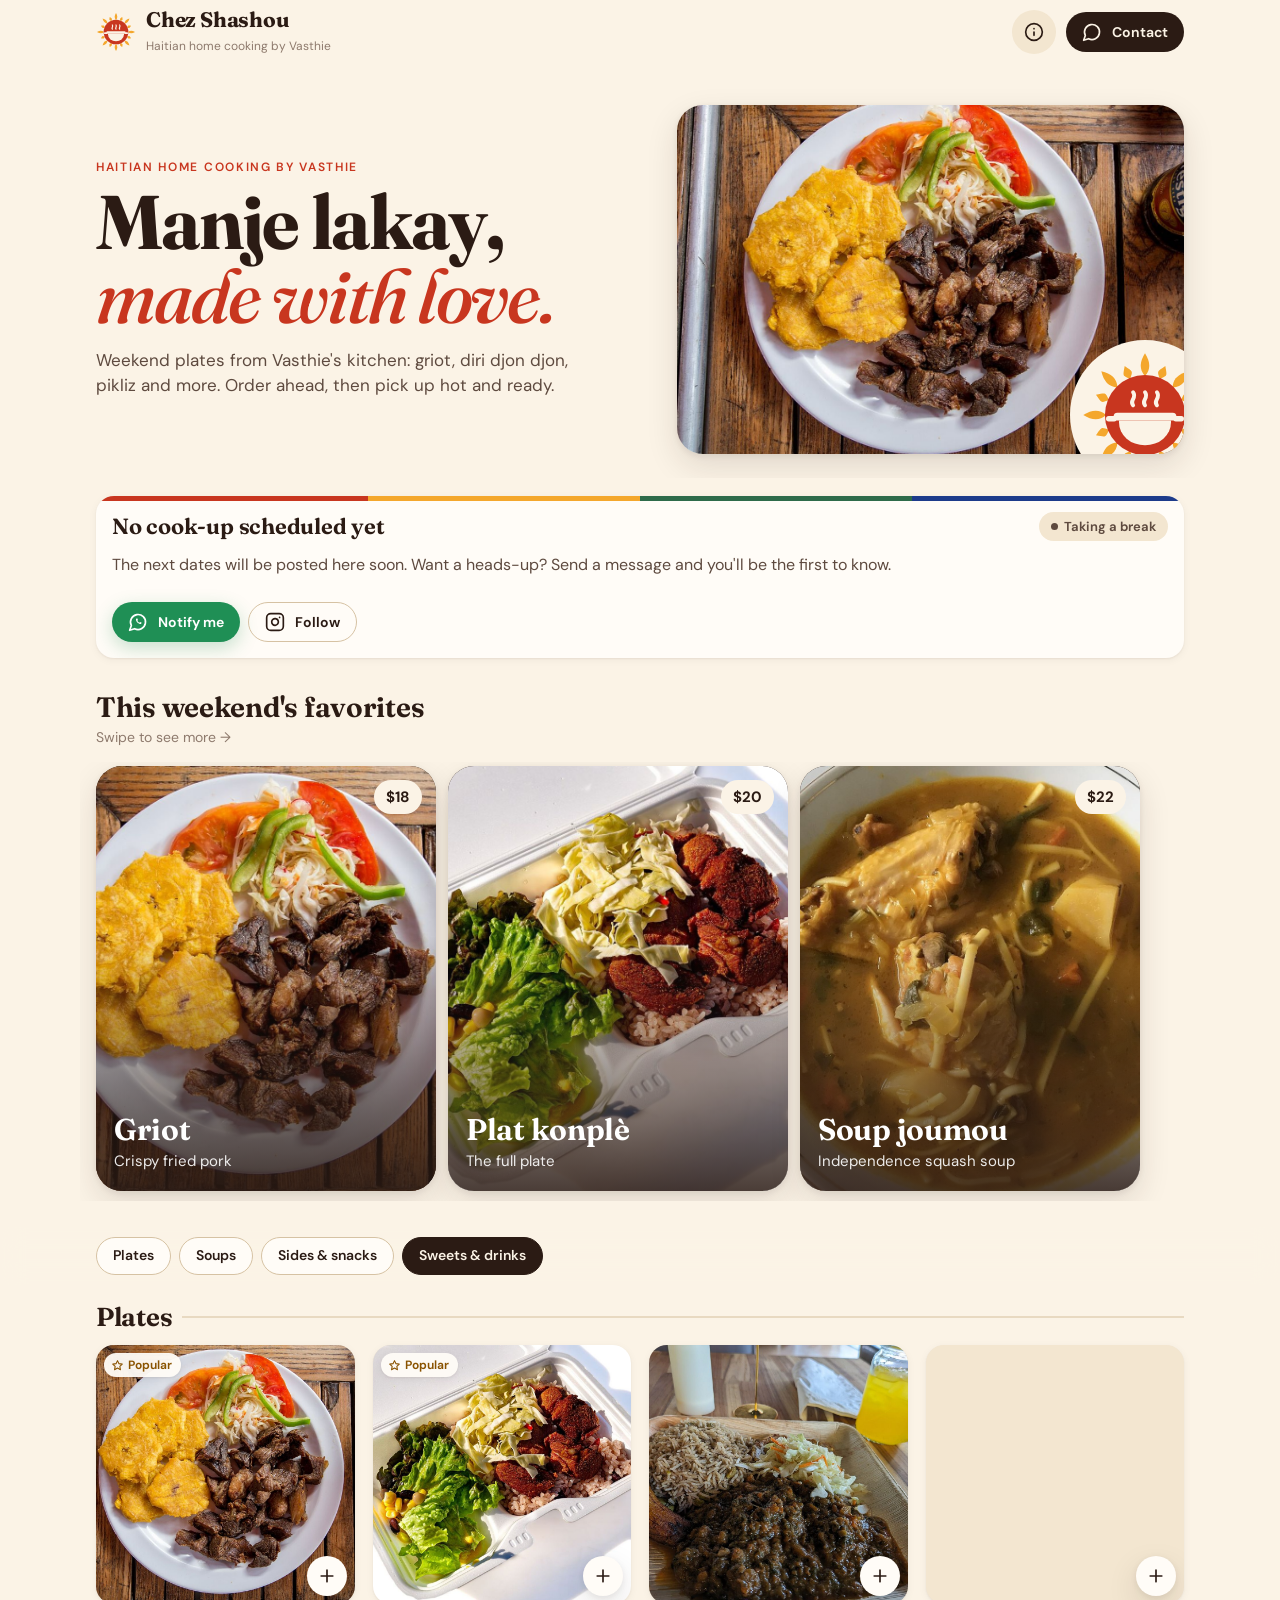
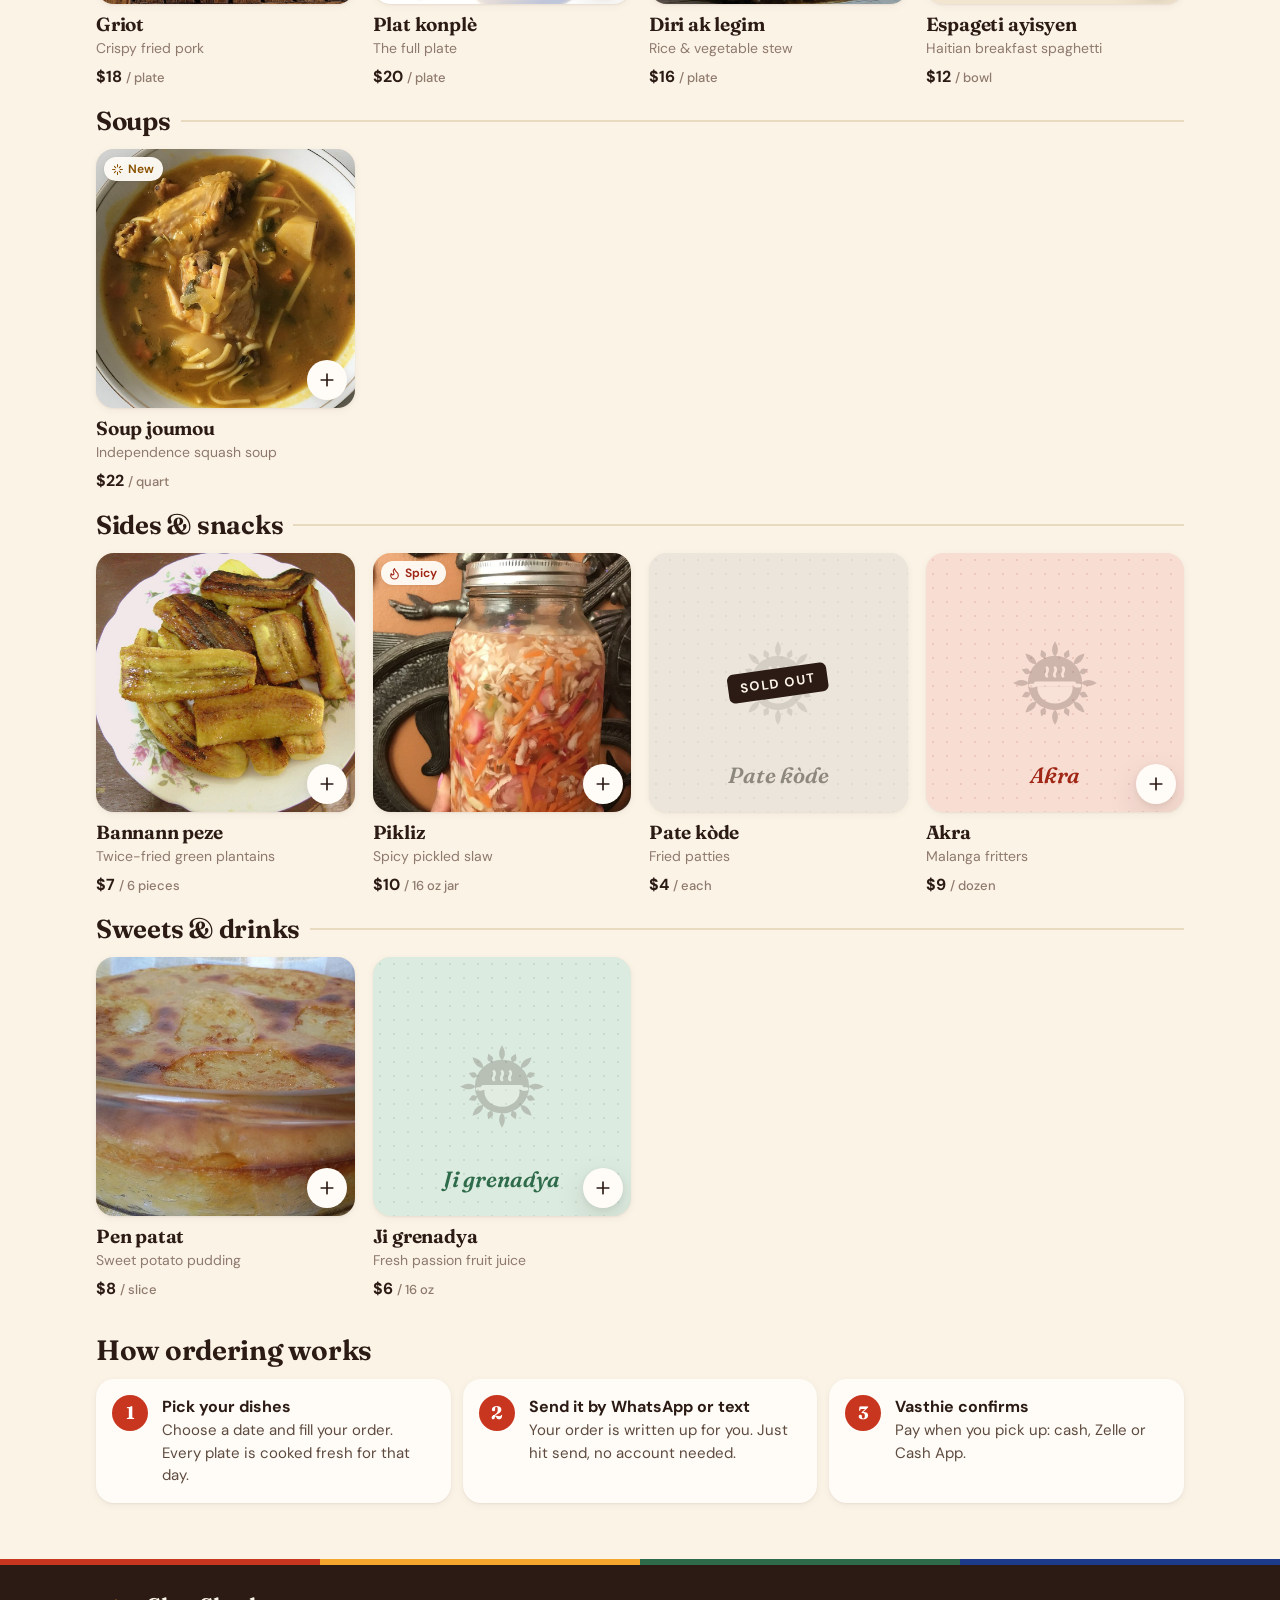
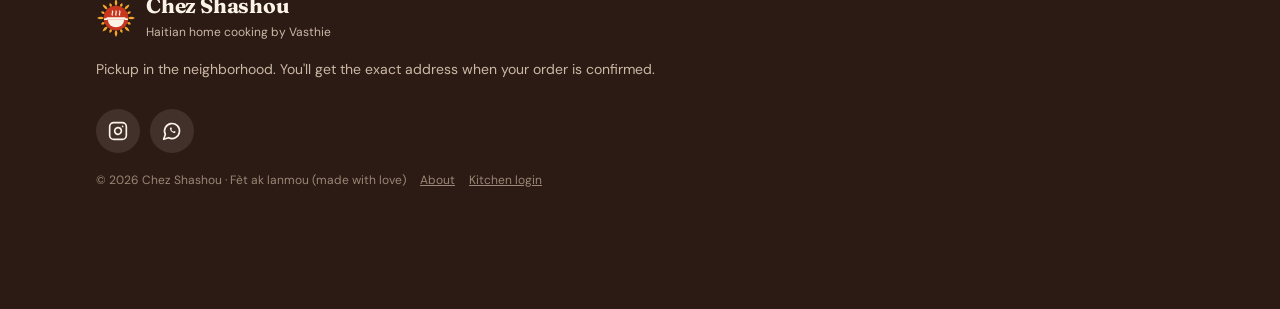
==== index.html @ a5fedd9f "Build Chez Shashou ordering site, kitchen editor and brand book Mobile-first static web app for Vast" ====
<!doctype html>
<html lang="en">
<head>
  <meta charset="utf-8">
  <meta name="viewport" content="width=device-width, initial-scale=1, viewport-fit=cover">
  <title>Chez Shashou · Haitian home cooking by Vasthie</title>
  <meta name="description" content="Haitian home cooking by Vasthie (Shashou). Griot, diri djon djon, pikliz and more. Order ahead for weekend pickup.">
  <meta name="theme-color" content="#FBF3E6">
  <meta property="og:title" content="Chez Shashou">
  <meta property="og:description" content="Haitian home cooking by Vasthie. Order ahead for weekend pickup.">
  <meta property="og:image" content="images/dishes/griot.jpg">
  <link rel="icon" href="assets/img/icon.svg" type="image/svg+xml">
  <link rel="apple-touch-icon" href="assets/img/icon-180.png">
  <link rel="manifest" href="manifest.webmanifest">
  <meta name="apple-mobile-web-app-capable" content="yes">
  <meta name="apple-mobile-web-app-title" content="Chez Shashou">
  <link rel="preconnect" href="https://fonts.googleapis.com">
  <link rel="preconnect" href="https://fonts.gstatic.com" crossorigin>
  <link href="https://fonts.googleapis.com/css2?family=DM+Sans:opsz,wght@9..40,400..700&family=Fraunces:ital,opsz,wght@0,9..144,400..800;1,9..144,400..700&display=swap" rel="stylesheet">
  <link rel="stylesheet" href="assets/css/brand.css">
  <link rel="stylesheet" href="assets/css/app.css">
  <link rel="modulepreload" href="assets/js/shared.js">
</head>
<body>
  <div id="app" aria-live="polite"></div>
  <noscript><p style="padding:24px">Please turn on JavaScript to see the menu.</p></noscript>
  <script type="module" src="assets/js/app.js"></script>
</body>
</html>
---- assets/css/brand.css ----
/* ============================================================
   Chez Shashou: brand tokens + shared components
   Palette drawn from Haitian kitchens, tap-taps and metal art.
   ============================================================ */
:root {
  /* Core palette */
  --piman: #C8361F;        /* scotch-bonnet red: primary */
  --piman-deep: #A02716;
  --piman-tint: #F8DDD3;
  --lanme: #1D3B8B;        /* sea / flag blue: secondary */
  --lanme-tint: #DDE4F5;
  --mango: #F4A72C;        /* mango / sun: accent */
  --mango-tint: #FCE9C6;
  --fey: #2E6B4A;          /* plantain-leaf green: success, veg */
  --fey-tint: #DCEBDF;
  --kafe: #2B1B14;         /* coffee ink: text */
  --kafe-2: #5E4A3F;       /* secondary text */
  --kafe-3: #8E7A6D;       /* tertiary text */
  --lakou: #FBF3E6;        /* courtyard cream: page */
  --sab: #F3E6D0;          /* sand: sunken surfaces */
  --card: #FFFCF7;         /* raised surfaces */
  --line: #E8D9C1;
  --line-strong: #D6C2A3;

  /* Type */
  --font-display: "Fraunces", "Iowan Old Style", Georgia, serif;
  --font-body: "DM Sans", system-ui, -apple-system, "Segoe UI", sans-serif;

  /* Shape & depth */
  --r-xs: 8px; --r-sm: 12px; --r-md: 18px; --r-lg: 26px; --r-pill: 999px;
  --shadow-1: 0 1px 2px rgba(43,27,20,.06), 0 2px 8px rgba(43,27,20,.05);
  --shadow-2: 0 2px 6px rgba(43,27,20,.08), 0 12px 32px rgba(43,27,20,.12);
  --shadow-3: 0 -8px 40px rgba(43,27,20,.18);
  --ease: cubic-bezier(.2,.8,.2,1);

  /* Tap-tap stripe (signature motif) */
  --stripe: linear-gradient(90deg, var(--piman) 0 25%, var(--mango) 25% 50%, var(--fey) 50% 75%, var(--lanme) 75% 100%);

  color-scheme: light;
}

*, *::before, *::after { box-sizing: border-box; }
html { -webkit-text-size-adjust: 100%; scroll-behavior: smooth; }
body {
  margin: 0; background: var(--lakou); color: var(--kafe);
  font: 400 16px/1.5 var(--font-body);
  -webkit-font-smoothing: antialiased; -webkit-tap-highlight-color: transparent;
}
img { display: block; max-width: 100%; }
button, input, select, textarea { font: inherit; color: inherit; }
button { cursor: pointer; }
a { color: inherit; }
h1, h2, h3, h4 { font-family: var(--font-display); font-weight: 650; line-height: 1.1; margin: 0; letter-spacing: -.01em; font-optical-sizing: auto; }
p { margin: 0 0 .8em; }
p:last-child { margin-bottom: 0; }
.i { width: 20px; height: 20px; flex: none; }
.sr { position: absolute; width: 1px; height: 1px; overflow: hidden; clip: rect(0 0 0 0); white-space: nowrap; }
:focus-visible { outline: 3px solid var(--mango); outline-offset: 2px; border-radius: 6px; }

.eyebrow { font: 600 12px/1.2 var(--font-body); letter-spacing: .14em; text-transform: uppercase; color: var(--piman); }
.muted { color: var(--kafe-2); }
.faint { color: var(--kafe-3); }
.stripe { height: 6px; background: var(--stripe); border-radius: 3px; }

/* ---------- Buttons ---------- */
.btn {
  display: inline-flex; align-items: center; justify-content: center; gap: 10px;
  min-height: 52px; padding: 0 22px; border-radius: var(--r-pill);
  border: 0; font-weight: 650; font-size: 16px; text-decoration: none; white-space: nowrap;
  transition: transform .15s var(--ease), background .15s, box-shadow .15s;
}
.btn:active { transform: scale(.98); }
.btn-primary { background: var(--piman); color: #fff; box-shadow: 0 6px 18px rgba(200,54,31,.28); }
.btn-primary:hover { background: var(--piman-deep); }
.btn-dark { background: var(--kafe); color: var(--lakou); }
.btn-wa { background: #1F8F55; color: #fff; box-shadow: 0 6px 18px rgba(31,143,85,.25); }
.btn-wa:hover { background: #17784A; }
.btn-ghost { background: transparent; color: var(--kafe); border: 1.5px solid var(--line-strong); }
.btn-ghost:hover { background: var(--sab); }
.btn-soft { background: var(--sab); color: var(--kafe); }
.btn-block { width: 100%; }
.btn-sm { min-height: 40px; padding: 0 16px; font-size: 14px; }
.btn[disabled], .btn.is-disabled { opacity: .45; pointer-events: none; box-shadow: none; }
.btn .spacer { flex: 1; }

.icon-btn {
  width: 44px; height: 44px; border-radius: 50%; border: 0; display: inline-grid; place-items: center;
  background: var(--card); color: var(--kafe); box-shadow: var(--shadow-1); flex: none;
}
.icon-btn:active { transform: scale(.95); }
.icon-btn.plain { background: transparent; box-shadow: none; }
.icon-btn.on-photo { background: rgba(255,252,247,.92); backdrop-filter: blur(8px); }

/* ---------- Chips, pills, tags ---------- */
.chip {
  display: inline-flex; align-items: center; gap: 6px; min-height: 40px; padding: 0 16px;
  border-radius: var(--r-pill); border: 1.5px solid var(--line-strong); background: var(--card);
  font-weight: 600; font-size: 14px; white-space: nowrap; color: var(--kafe); text-decoration: none;
}
.chip[aria-pressed="true"], .chip.is-on { background: var(--kafe); border-color: var(--kafe); color: var(--lakou); }
.chip.is-off { opacity: .5; text-decoration: line-through; }
.tag {
  display: inline-flex; align-items: center; gap: 4px; padding: 3px 9px 3px 7px; border-radius: var(--r-pill);
  font-size: 12px; font-weight: 650; background: var(--sab); color: var(--kafe-2);
}
.tag .i { width: 13px; height: 13px; }
.tag-spicy { background: var(--piman-tint); color: var(--piman-deep); }
.tag-vegetarian, .tag-vegan { background: var(--fey-tint); color: var(--fey); }
.tag-popular, .tag-new { background: var(--mango-tint); color: #8A5300; }
.pill {
  display: inline-flex; align-items: center; gap: 6px; padding: 5px 12px; border-radius: var(--r-pill);
  font-size: 13px; font-weight: 650;
}
.pill::before { content: ""; width: 7px; height: 7px; border-radius: 50%; background: currentColor; }
.pill-open { background: var(--fey-tint); color: var(--fey); }
.pill-closed { background: var(--sab); color: var(--kafe-2); }
.pill-paused { background: var(--mango-tint); color: #8A5300; }

/* ---------- Cards ---------- */
.card { background: var(--card); border-radius: var(--r-md); box-shadow: var(--shadow-1); }

/* ---------- Form controls ---------- */
.field { display: grid; gap: 6px; }
.field > span, .label { font-size: 14px; font-weight: 650; color: var(--kafe); }
.field small, .hint { font-size: 13px; color: var(--kafe-3); }
.input, .select, .textarea {
  width: 100%; min-height: 50px; padding: 12px 14px; border-radius: var(--r-sm);
  border: 1.5px solid var(--line-strong); background: var(--card); font-size: 16px;
  transition: border-color .15s, box-shadow .15s;
}
.textarea { min-height: 96px; resize: vertical; line-height: 1.45; }
.input:focus, .select:focus, .textarea:focus { outline: none; border-color: var(--kafe); box-shadow: 0 0 0 4px rgba(244,167,44,.35); }
.input.is-invalid, .textarea.is-invalid { border-color: var(--piman); }
.select { appearance: none; background-image: url("data:image/svg+xml,%3Csvg xmlns='http://www.w3.org/2000/svg' width='20' height='20' viewBox='0 0 24 24' fill='none' stroke='%232B1B14' stroke-width='2' stroke-linecap='round'%3E%3Cpath d='m6 9 6 6 6-6'/%3E%3C/svg%3E"); background-repeat: no-repeat; background-position: right 12px center; padding-right: 40px; }
.err { color: var(--piman-deep); font-size: 13px; font-weight: 600; }

/* Option cards (radio) */
.options { display: grid; gap: 10px; }
.option {
  display: flex; gap: 12px; align-items: center; padding: 14px 16px; border-radius: var(--r-sm);
  border: 1.5px solid var(--line-strong); background: var(--card); cursor: pointer;
}
.option input { position: absolute; opacity: 0; pointer-events: none; }
.option .dot { width: 22px; height: 22px; border-radius: 50%; border: 2px solid var(--line-strong); flex: none; display: grid; place-items: center; }
.option:has(input:checked) { border-color: var(--kafe); box-shadow: 0 0 0 1px var(--kafe) inset; }
.option:has(input:checked) .dot { border-color: var(--piman); }
.option:has(input:checked) .dot::after { content: ""; width: 10px; height: 10px; border-radius: 50%; background: var(--piman); }
.option:has(input:focus-visible) { outline: 3px solid var(--mango); outline-offset: 2px; }
.option .grow { flex: 1; min-width: 0; }
.option b { display: block; font-weight: 650; }
.option small { color: var(--kafe-3); font-size: 13px; }

/* Switch */
.switch { position: relative; width: 50px; height: 30px; flex: none; }
.switch input { position: absolute; inset: 0; opacity: 0; margin: 0; cursor: pointer; z-index: 1; }
.switch span { position: absolute; inset: 0; border-radius: 99px; background: var(--line-strong); transition: background .2s; }
.switch span::after { content: ""; position: absolute; top: 3px; left: 3px; width: 24px; height: 24px; border-radius: 50%; background: #fff; box-shadow: 0 1px 3px rgba(0,0,0,.2); transition: transform .2s var(--ease); }
.switch input:checked + span { background: var(--fey); }
.switch input:checked + span::after { transform: translateX(20px); }
.switch input:focus-visible + span { outline: 3px solid var(--mango); outline-offset: 2px; }
.switch.danger input:checked + span { background: var(--piman); }

/* Stepper */
.stepper { display: inline-flex; align-items: center; gap: 2px; background: var(--sab); border-radius: var(--r-pill); padding: 4px; }
.stepper button { width: 38px; height: 38px; border-radius: 50%; border: 0; background: var(--card); display: grid; place-items: center; box-shadow: var(--shadow-1); }
.stepper button[disabled] { opacity: .4; }
.stepper output { min-width: 32px; text-align: center; font-weight: 700; font-variant-numeric: tabular-nums; }
.stepper.lg button { width: 46px; height: 46px; }
.stepper.lg output { min-width: 40px; font-size: 18px; }

/* ---------- Sheets (bottom sheet on phone, dialog on desktop) ---------- */
.scrim { position: fixed; inset: 0; background: rgba(43,27,20,.45); z-index: 50; opacity: 0; transition: opacity .25s; }
.scrim.in { opacity: 1; }
.sheet {
  position: fixed; left: 0; right: 0; bottom: 0; z-index: 51; max-height: 94dvh; overflow: auto; overscroll-behavior: contain;
  background: var(--lakou); border-radius: var(--r-lg) var(--r-lg) 0 0; box-shadow: var(--shadow-3);
  transform: translateY(100%); transition: transform .32s var(--ease);
  padding-bottom: env(safe-area-inset-bottom);
}
.sheet.in { transform: none; }
.sheet .grabber { width: 40px; height: 5px; border-radius: 3px; background: var(--line-strong); margin: 10px auto 0; }
@media (min-width: 760px) {
  .sheet { left: 50%; right: auto; bottom: auto; top: 50%; width: min(560px, 92vw); max-height: 88vh; border-radius: var(--r-lg); transform: translate(-50%, -46%) scale(.98); opacity: 0; transition: transform .28s var(--ease), opacity .2s; }
  .sheet.in { transform: translate(-50%, -50%); opacity: 1; }
  .sheet .grabber { display: none; }
}

/* ---------- Toast ---------- */
.toast {
  position: fixed; left: 50%; bottom: calc(96px + env(safe-area-inset-bottom)); transform: translate(-50%, 20px); z-index: 80;
  background: var(--kafe); color: var(--lakou); padding: 12px 18px; border-radius: var(--r-pill);
  font-weight: 600; font-size: 14px; display: flex; gap: 8px; align-items: center; box-shadow: var(--shadow-2);
  opacity: 0; transition: opacity .2s, transform .25s var(--ease); pointer-events: none; max-width: calc(100vw - 32px); white-space: nowrap;
}
.toast.in { opacity: 1; transform: translate(-50%, 0); }
.toast .i { color: var(--mango); }

/* ---------- Photo placeholder (dish without a photo yet) ---------- */
.ph { position: relative; width: 100%; height: 100%; display: grid; place-items: center; overflow: hidden; }
.ph img { width: 34%; max-width: 110px; opacity: .2; }
.ph span { position: absolute; left: 0; right: 0; bottom: 10%; text-align: center; font: italic 600 clamp(16px, 4.6vw, 22px)/1 var(--font-display); padding: 0 10px; }
.ph::before { content: ""; position: absolute; inset: 0; background-image: radial-gradient(currentColor 1.2px, transparent 1.4px); background-size: 14px 14px; opacity: .12; }
.ph-red { background: var(--piman-tint); color: var(--piman-deep); }
.ph-blue { background: var(--lanme-tint); color: var(--lanme); }
.ph-mango { background: var(--mango-tint); color: #8A5300; }
.ph-green { background: var(--fey-tint); color: var(--fey); }

@media (prefers-reduced-motion: reduce) {
  *, *::before, *::after { transition-duration: .01ms !important; animation-duration: .01ms !important; scroll-behavior: auto !important; }
}
---- assets/css/app.css ----
/* ============ Storefront ============ */
.wrap { width: 100%; max-width: 1120px; margin: 0 auto; padding: 0 16px; }
.narrow { max-width: 640px; }

/* Top bar */
.topbar {
  position: sticky; top: 0; z-index: 30; background: color-mix(in srgb, var(--lakou) 88%, transparent);
  backdrop-filter: saturate(1.4) blur(14px); -webkit-backdrop-filter: saturate(1.4) blur(14px);
  border-bottom: 1px solid transparent; transition: border-color .2s;
}
.topbar.scrolled { border-bottom-color: var(--line); }
.topbar .wrap { display: flex; align-items: center; gap: 10px; height: 64px; }
.brand { display: flex; align-items: center; gap: 10px; text-decoration: none; margin-right: auto; min-width: 0; }
.brand .mark { width: 40px; height: 40px; }
.brand b { font: 700 21px/1 var(--font-display); letter-spacing: -.01em; white-space: nowrap; }
.brand small { display: block; font-size: 12px; color: var(--kafe-3); margin-top: 3px; white-space: nowrap; overflow: hidden; text-overflow: ellipsis; }
.topbar .icon-btn { box-shadow: none; background: var(--sab); }
.topbar .contact-btn { display: none; }
@media (min-width: 640px) { .topbar .contact-btn { display: inline-flex; } .topbar .contact-icon { display: none; } }

.preview-banner { background: var(--lanme); color: #fff; text-align: center; font-size: 13px; font-weight: 600; padding: 8px 16px; }

/* Hero */
.hero { position: relative; padding: 18px 0 8px; overflow: hidden; }
.hero .wrap { display: grid; gap: 18px; align-items: center; }
.hero h1 { font-size: clamp(40px, 11vw, 76px); font-weight: 700; line-height: .98; letter-spacing: -.025em; margin: 10px 0 14px; }
.hero h1 em { font-style: italic; font-weight: 500; color: var(--piman); }
.hero .lead { font-size: 17px; color: var(--kafe-2); max-width: 40ch; }
.hero-art { position: relative; aspect-ratio: 16 / 11; border-radius: var(--r-lg); overflow: hidden; box-shadow: var(--shadow-2); }
.hero-art img { width: 100%; height: 100%; object-fit: cover; }
.hero-art .sun { position: absolute; right: -28px; bottom: -28px; width: 120px; height: 120px; background: var(--lakou); border-radius: 50%; padding: 10px; box-shadow: var(--shadow-2); }
.hero-art .sun img { animation: spin 60s linear infinite; }
@keyframes spin { to { transform: rotate(360deg); } }
@media (min-width: 860px) {
  .hero { padding: 40px 0 24px; }
  .hero .wrap { grid-template-columns: 1.05fr 1fr; gap: 48px; }
  .hero-art .sun { width: 150px; height: 150px; right: -36px; bottom: -36px; }
}

/* "Ordering for" panel */
.when { margin-top: 18px; padding: 16px; display: grid; gap: 14px; position: relative; overflow: hidden; }
.when::before { content: ""; position: absolute; left: 0; right: 0; top: 0; height: 5px; background: var(--stripe); }
.when-head { display: flex; justify-content: space-between; align-items: center; gap: 10px; flex-wrap: wrap; }
.when-head h2 { font-size: 22px; }
.date-chips { display: flex; gap: 8px; overflow-x: auto; scrollbar-width: none; margin: 0 -16px; padding: 2px 16px; scroll-snap-type: x proximity; }
.date-chips::-webkit-scrollbar { display: none; }
.date-chip {
  scroll-snap-align: start; flex: none; display: grid; justify-items: center; gap: 1px; min-width: 66px; padding: 9px 12px 8px;
  border-radius: var(--r-sm); border: 1.5px solid var(--line-strong); background: var(--card); line-height: 1.1;
}
.date-chip small { font-size: 11px; font-weight: 700; text-transform: uppercase; letter-spacing: .08em; color: var(--kafe-3); }
.date-chip b { font: 700 22px/1.1 var(--font-display); }
.date-chip i { font-style: normal; font-size: 11px; font-weight: 600; color: var(--fey); }
.date-chip.closed i { color: var(--kafe-3); }
.date-chip[aria-pressed="true"] { background: var(--kafe); border-color: var(--kafe); color: var(--lakou); }
.date-chip[aria-pressed="true"] small, .date-chip[aria-pressed="true"] i { color: var(--mango); }
.when-detail { display: grid; gap: 8px; font-size: 15px; }
.when-detail div { display: flex; gap: 10px; align-items: flex-start; }
.when-detail .i { color: var(--piman); margin-top: 1px; }
.when-detail strong { font-weight: 650; }
.when-empty { display: grid; gap: 12px; }
.when-empty .row { display: flex; gap: 8px; flex-wrap: wrap; }

/* Announcements */
.news { display: grid; gap: 10px; margin-top: 14px; }
.notice { display: flex; gap: 12px; padding: 14px 14px 14px 16px; border-radius: var(--r-md); align-items: flex-start; }
.notice .i { margin-top: 2px; }
.notice b { display: block; font-weight: 700; margin-bottom: 2px; }
.notice p { font-size: 15px; }
.notice .grow { flex: 1; }
.notice .x { margin: -6px -6px 0 0; width: 34px; height: 34px; background: transparent; box-shadow: none; opacity: .6; }
.notice-highlight { background: var(--mango-tint); color: #5A3600; }
.notice-highlight .i { color: #B66A00; }
.notice-info { background: var(--lanme-tint); color: #142A63; }
.notice-important { background: var(--piman); color: #fff; }

/* Section headings */
.section { margin-top: 34px; }
.section-head { display: flex; align-items: end; justify-content: space-between; gap: 12px; margin-bottom: 14px; }
.section-head h2 { font-size: 28px; }
.section-head p { color: var(--kafe-3); font-size: 14px; margin: 4px 0 0; }

/* Featured carousel */
.rail { display: flex; gap: 12px; overflow-x: auto; scroll-snap-type: x mandatory; margin: 0 -16px; padding: 4px 16px 10px; scrollbar-width: none; }
.rail::-webkit-scrollbar { display: none; }
.feature {
  position: relative; flex: none; width: min(78vw, 360px); aspect-ratio: 4 / 5; border-radius: var(--r-lg); overflow: hidden;
  scroll-snap-align: start; border: 0; padding: 0; text-align: left; color: #fff; background: var(--kafe); box-shadow: var(--shadow-2);
}
.feature > img, .feature > .ph { position: absolute; inset: 0; width: 100%; height: 100%; object-fit: cover; }
.feature::after { content: ""; position: absolute; inset: 0; background: linear-gradient(180deg, rgba(43,27,20,0) 40%, rgba(43,27,20,.85) 100%); }
.feature .meta { position: absolute; left: 18px; right: 18px; bottom: 18px; z-index: 1; display: grid; gap: 4px; }
.feature h3 { font-size: 30px; color: #fff; }
.feature .meta span { opacity: .9; font-size: 15px; }
.feature .price-badge { position: absolute; top: 14px; right: 14px; z-index: 1; background: var(--lakou); color: var(--kafe); font-weight: 700; padding: 6px 12px; border-radius: var(--r-pill); font-size: 15px; }
.feature .flag { position: absolute; top: 14px; left: 14px; z-index: 1; }
@media (min-width: 860px) { .feature { width: 340px; } }

/* Category nav */
.catnav { position: sticky; top: 64px; z-index: 20; background: color-mix(in srgb, var(--lakou) 92%, transparent); backdrop-filter: blur(12px); -webkit-backdrop-filter: blur(12px); margin-top: 26px; }
.catnav .wrap { display: flex; gap: 8px; overflow-x: auto; padding-top: 10px; padding-bottom: 10px; scrollbar-width: none; }
.catnav .wrap::-webkit-scrollbar { display: none; }
.catnav .chip { min-height: 38px; }

/* Menu grid */
.cat { scroll-margin-top: 130px; padding-top: 18px; }
.cat h2 { font-size: 26px; margin-bottom: 14px; display: flex; align-items: center; gap: 10px; }
.cat h2::after { content: ""; flex: 1; height: 1.5px; background: var(--line); }
.grid { display: grid; grid-template-columns: repeat(2, minmax(0, 1fr)); gap: 14px 12px; }
@media (min-width: 700px) { .grid { grid-template-columns: repeat(3, minmax(0, 1fr)); gap: 22px 18px; } }
@media (min-width: 1040px) { .grid { grid-template-columns: repeat(4, minmax(0, 1fr)); } }

.dish { position: relative; display: grid; gap: 10px; align-content: start; cursor: pointer; }
.dish-photo { position: relative; aspect-ratio: 1; border-radius: var(--r-md); overflow: hidden; background: var(--sab); box-shadow: var(--shadow-1); }
.dish-photo > img { width: 100%; height: 100%; object-fit: cover; transition: transform .5s var(--ease); }
.dish:hover .dish-photo > img { transform: scale(1.04); }
.dish-photo .flag { position: absolute; top: 8px; left: 8px; }
.dish-photo .flag .tag { background: rgba(255,252,247,.95); box-shadow: var(--shadow-1); }
.dish-body h3 { font-size: 19px; line-height: 1.15; }
.dish-body .sub { font-size: 14px; color: var(--kafe-3); margin: 2px 0 0; overflow: hidden; text-overflow: ellipsis; white-space: nowrap; }
.dish-foot { display: flex; align-items: center; justify-content: space-between; gap: 8px; margin-top: 6px; }
.price { font-weight: 700; font-size: 16px; }
.price small { font-weight: 500; color: var(--kafe-3); font-size: 13px; }
.add {
  position: absolute; right: 8px; top: calc(100% - 0px); width: 40px; height: 40px; border-radius: 50%; border: 0;
  display: grid; place-items: center; background: var(--card); color: var(--kafe); box-shadow: var(--shadow-2);
}
.dish-photo .add { top: auto; bottom: 8px; }
.add.has { background: var(--piman); color: #fff; font-weight: 700; font-size: 15px; }
.dish.is-out .dish-photo > img, .dish.is-out .dish-photo > .ph { filter: grayscale(1) opacity(.55); }
.dish.is-out .stamp, .dish.is-elsewhere .stamp {
  position: absolute; left: 50%; top: 50%; transform: translate(-50%, -50%) rotate(-8deg); white-space: nowrap;
  font: 700 13px/1 var(--font-body); letter-spacing: .12em; text-transform: uppercase; padding: 8px 12px; border-radius: 6px;
  background: var(--kafe); color: var(--lakou);
}
.dish.is-elsewhere .dish-photo > img, .dish.is-elsewhere .dish-photo > .ph { filter: saturate(.4) opacity(.7); }
.dish.is-elsewhere .stamp { background: var(--lanme); transform: translate(-50%, -50%); letter-spacing: .04em; text-transform: none; font-size: 13px; }

/* How it works */
.steps { display: grid; gap: 12px; counter-reset: s; }
.step { display: flex; gap: 14px; align-items: flex-start; padding: 16px; }
.step::before { counter-increment: s; content: counter(s); flex: none; width: 36px; height: 36px; border-radius: 50%; display: grid; place-items: center; background: var(--piman); color: #fff; font: 700 18px/1 var(--font-display); }
.step b { display: block; font-weight: 700; }
.step p { color: var(--kafe-2); font-size: 15px; }
@media (min-width: 860px) { .steps { grid-template-columns: repeat(3, 1fr); } }

/* Footer */
.foot { margin-top: 56px; background: var(--kafe); color: var(--lakou); padding: 36px 0 calc(120px + env(safe-area-inset-bottom)); position: relative; }
.foot::before { content: ""; position: absolute; top: 0; left: 0; right: 0; height: 6px; background: var(--stripe); }
.foot .wrap { display: grid; gap: 18px; }
.foot .brand b { color: var(--lakou); }
.foot .brand small { color: #CDB8A6; }
.foot p { color: #CDB8A6; font-size: 14px; }
.foot .socials { display: flex; gap: 10px; flex-wrap: wrap; }
.foot .socials a { width: 44px; height: 44px; border-radius: 50%; display: grid; place-items: center; background: rgba(251,243,230,.1); color: var(--lakou); }
.foot .tiny { font-size: 12px; color: #9C8676; display: flex; gap: 14px; flex-wrap: wrap; }
.foot .tiny a { color: inherit; }

/* Bag bar */
.bagbar {
  position: fixed; left: 0; right: 0; bottom: 0; z-index: 40; padding: 12px 16px calc(12px + env(safe-area-inset-bottom));
  pointer-events: none; transform: translateY(130%); visibility: hidden; transition: transform .35s var(--ease), visibility 0s .35s;
}
.bagbar.in { transform: none; visibility: visible; transition: transform .35s var(--ease); }
.bagbar a {
  pointer-events: auto; max-width: 560px; margin: 0 auto; display: flex; align-items: center; gap: 12px; min-height: 60px; padding: 0 10px 0 10px;
  border-radius: var(--r-pill); background: var(--piman); color: #fff; text-decoration: none; font-weight: 700; box-shadow: 0 10px 30px rgba(200,54,31,.38);
}
.bagbar .count { width: 40px; height: 40px; border-radius: 50%; display: grid; place-items: center; background: rgba(255,255,255,.18); font-variant-numeric: tabular-nums; }
.bagbar .lbl { flex: 1; }
.bagbar .tot { background: var(--lakou); color: var(--kafe); padding: 9px 16px; border-radius: var(--r-pill); font-variant-numeric: tabular-nums; }
.bagbar.bump a { animation: bump .4s var(--ease); }
@keyframes bump { 40% { transform: scale(1.03); } }

/* Dish sheet */
.dsheet .photo { position: relative; aspect-ratio: 4 / 3; background: var(--sab); }
.dsheet .photo > img, .dsheet .photo > .ph { width: 100%; height: 100%; object-fit: cover; }
.dsheet .photo .icon-btn { position: absolute; top: 14px; right: 14px; }
.dsheet .grabber { position: absolute; top: 0; left: 50%; transform: translateX(-50%); background: rgba(255,255,255,.8); z-index: 1; }
.dsheet .body { padding: 20px 20px 8px; display: grid; gap: 14px; }
.dsheet h2 { font-size: 34px; }
.dsheet .sub { font: italic 500 18px/1.3 var(--font-display); color: var(--kafe-2); margin-top: 4px; }
.dsheet .tags { display: flex; gap: 6px; flex-wrap: wrap; }
.dsheet .pricebig { font: 700 22px/1 var(--font-body); }
.dsheet .pricebig small { font-size: 15px; font-weight: 500; color: var(--kafe-3); }
.dsheet .desc { color: var(--kafe-2); font-size: 16px; line-height: 1.55; }
.dsheet .avail { display: flex; gap: 10px; align-items: flex-start; padding: 12px 14px; border-radius: var(--r-sm); background: var(--sab); font-size: 14px; }
.dsheet .avail .i { color: var(--lanme); }
.sheet-foot {
  position: sticky; bottom: 0; display: flex; gap: 12px; align-items: center; padding: 14px 20px calc(14px + env(safe-area-inset-bottom));
  background: linear-gradient(180deg, rgba(251,243,230,0), var(--lakou) 22%); z-index: 2;
}
.sheet-foot .btn { flex: 1; }

/* Contact sheet */
.csheet { padding: 8px 20px 24px; }
.csheet h2 { font-size: 28px; margin: 14px 0 4px; }
.csheet > p { color: var(--kafe-2); }
.clist { display: grid; gap: 10px; margin-top: 16px; }
.crow { display: flex; align-items: center; gap: 14px; padding: 14px; border-radius: var(--r-md); background: var(--card); box-shadow: var(--shadow-1); text-decoration: none; }
.crow .ico { width: 46px; height: 46px; border-radius: 50%; display: grid; place-items: center; flex: none; }
.crow .grow { flex: 1; min-width: 0; }
.crow b { display: block; }
.crow small { color: var(--kafe-3); font-size: 14px; }
.crow > .i { color: var(--kafe-3); }
.ico-wa { background: #DDF2E5; color: #1F8F55; }
.ico-sms { background: var(--lanme-tint); color: var(--lanme); }
.ico-tel { background: var(--mango-tint); color: #8A5300; }
.ico-ig { background: var(--piman-tint); color: var(--piman); }
.ico-mail { background: var(--sab); color: var(--kafe); }

/* Pages (order, sent, about) */
.pagebar { position: sticky; top: 0; z-index: 30; background: color-mix(in srgb, var(--lakou) 90%, transparent); backdrop-filter: blur(14px); -webkit-backdrop-filter: blur(14px); }
.pagebar .wrap { display: flex; align-items: center; gap: 8px; height: 64px; }
.pagebar h1 { font-size: 22px; flex: 1; text-align: center; }
.pagebar .ghost-link { background: none; border: 0; color: var(--piman); font-weight: 650; padding: 8px; min-width: 44px; }
.pagebar .icon-btn { box-shadow: none; background: var(--sab); }

.block { margin-top: 26px; }
.block > h2 { font-size: 22px; margin-bottom: 12px; display: flex; align-items: baseline; gap: 10px; }
.block > h2 small { font: 500 14px var(--font-body); color: var(--kafe-3); }

.lines { padding: 6px 14px; }
.line { display: grid; grid-template-columns: 64px 1fr auto; gap: 12px; align-items: center; padding: 12px 0; border-bottom: 1px solid var(--line); }
.line:last-child { border-bottom: 0; }
.line .thumb { width: 64px; height: 64px; border-radius: var(--r-sm); overflow: hidden; background: var(--sab); }
.line .thumb > img, .line .thumb > .ph { width: 100%; height: 100%; object-fit: cover; }
.line .thumb .ph span { display: none; }
.line .thumb .ph img { width: 60%; }
.line b { display: block; font-weight: 700; line-height: 1.2; }
.line small { display: block; color: var(--kafe-3); font-size: 13px; }
.line .note { color: var(--kafe-2); font-style: italic; }
.line .warn { color: var(--piman-deep); font-weight: 600; font-style: normal; }
.line .right { display: grid; justify-items: end; gap: 6px; }
.line .right .stepper button { width: 32px; height: 32px; }
.line .right .stepper output { min-width: 24px; }
.add-more { display: inline-flex; align-items: center; gap: 6px; margin-top: 12px; color: var(--piman); font-weight: 650; text-decoration: none; }

.summary { padding: 16px; display: grid; gap: 8px; }
.summary .row { display: flex; justify-content: space-between; color: var(--kafe-2); }
.summary .row.total { color: var(--kafe); font-weight: 700; font-size: 20px; padding-top: 10px; border-top: 1.5px dashed var(--line-strong); margin-top: 4px; }
.payment { display: flex; gap: 10px; padding: 14px; border-radius: var(--r-sm); background: var(--fey-tint); color: var(--fey); font-size: 14px; font-weight: 600; margin-top: 12px; }

.send { display: grid; gap: 10px; margin-top: 22px; }
.fine { font-size: 13px; color: var(--kafe-3); text-align: center; margin-top: 12px; }
.errbox { background: var(--piman-tint); color: var(--piman-deep); padding: 12px 14px; border-radius: var(--r-sm); font-size: 14px; font-weight: 600; margin-top: 16px; }

.empty { text-align: center; padding: 48px 16px; display: grid; justify-items: center; gap: 12px; }
.empty img { width: 96px; opacity: .9; }
.empty h2 { font-size: 28px; }

/* Sent */
.sent { text-align: center; padding: 28px 0 60px; display: grid; justify-items: center; gap: 12px; }
.sent .burst { width: 140px; height: 140px; position: relative; margin-bottom: 4px; }
.sent .burst img { width: 100%; animation: pop .7s var(--ease) both, spin 40s linear .7s infinite; }
@keyframes pop { from { transform: scale(.4) rotate(-40deg); opacity: 0; } }
.sent h1 { font-size: clamp(34px, 9vw, 48px); }
.sent .lead { color: var(--kafe-2); max-width: 36ch; }
.receipt { width: 100%; text-align: left; padding: 18px; margin-top: 8px; position: relative; }
.receipt .code { font: 700 13px var(--font-body); letter-spacing: .12em; color: var(--piman); }
.receipt .rline { display: flex; justify-content: space-between; gap: 12px; padding: 6px 0; font-size: 15px; }
.receipt .rmeta { display: grid; gap: 6px; padding: 12px 0; margin: 10px 0; border-top: 1.5px dashed var(--line-strong); border-bottom: 1.5px dashed var(--line-strong); font-size: 14px; color: var(--kafe-2); }
.receipt .rmeta div { display: flex; gap: 8px; align-items: center; }
.receipt .rmeta .i { width: 16px; height: 16px; color: var(--piman); }
.sent .actions { width: 100%; display: grid; gap: 10px; margin-top: 8px; }
.textlink { background: none; border: 0; color: var(--piman); font-weight: 650; text-decoration: underline; text-underline-offset: 3px; padding: 10px; }

/* About */
.about-photo { aspect-ratio: 16 / 10; border-radius: var(--r-lg); overflow: hidden; box-shadow: var(--shadow-2); margin-top: 8px; }
.about-photo img { width: 100%; height: 100%; object-fit: cover; }
.about h1 { font-size: clamp(36px, 10vw, 56px); margin: 20px 0 14px; }
.about .story { font-size: 17px; color: var(--kafe-2); line-height: 1.6; }
.dates-list { padding: 4px 16px; }
.dates-list .drow { display: flex; align-items: center; gap: 14px; padding: 14px 0; border-bottom: 1px solid var(--line); }
.dates-list .drow:last-child { border-bottom: 0; }
.dates-list .cal { width: 52px; flex: none; text-align: center; border-radius: var(--r-sm); overflow: hidden; background: var(--card); box-shadow: var(--shadow-1); }
.dates-list .cal small { display: block; background: var(--piman); color: #fff; font-size: 11px; font-weight: 700; letter-spacing: .08em; text-transform: uppercase; padding: 3px 0; }
.dates-list .cal b { display: block; font: 700 22px/1.4 var(--font-display); }
.dates-list .grow { flex: 1; min-width: 0; }
.dates-list .grow small { display: block; color: var(--kafe-3); font-size: 14px; }

.loading { min-height: 70vh; display: grid; place-items: center; }
.loading img { width: 72px; animation: spin 3s linear infinite; }
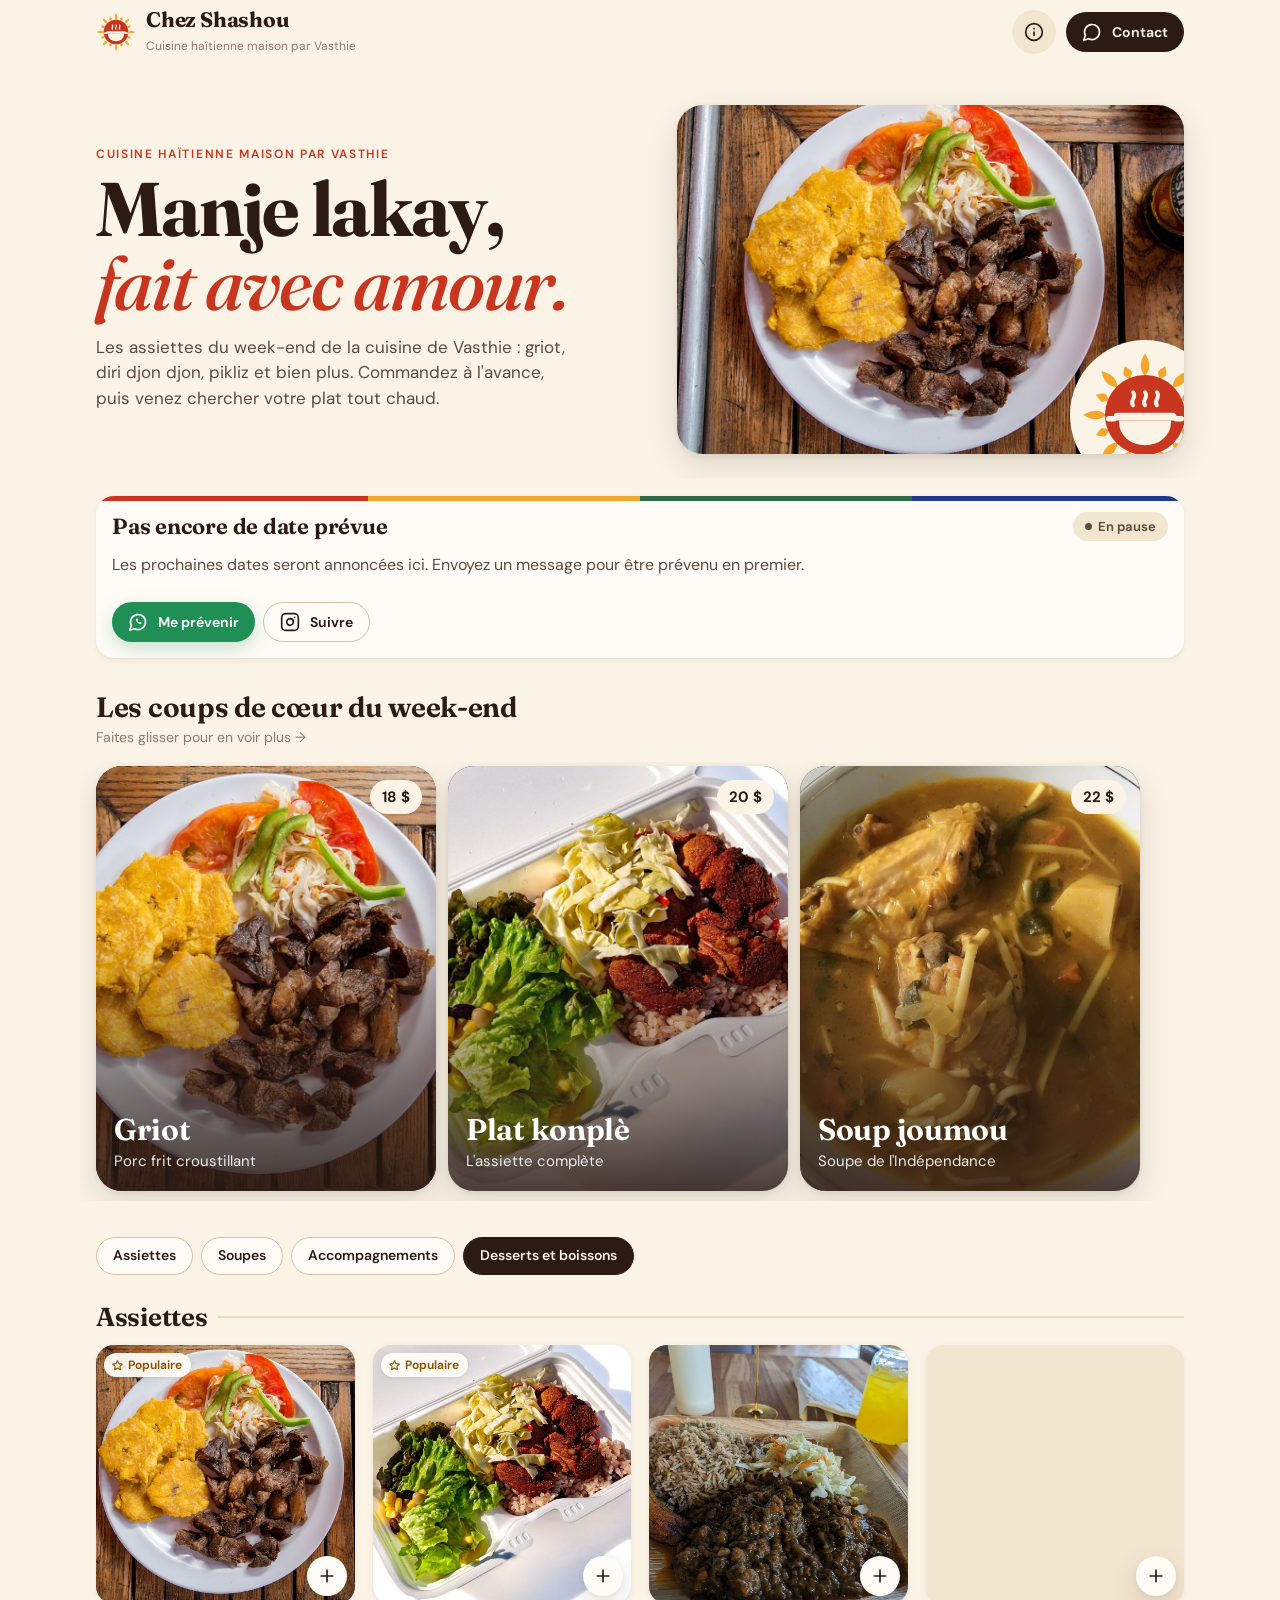
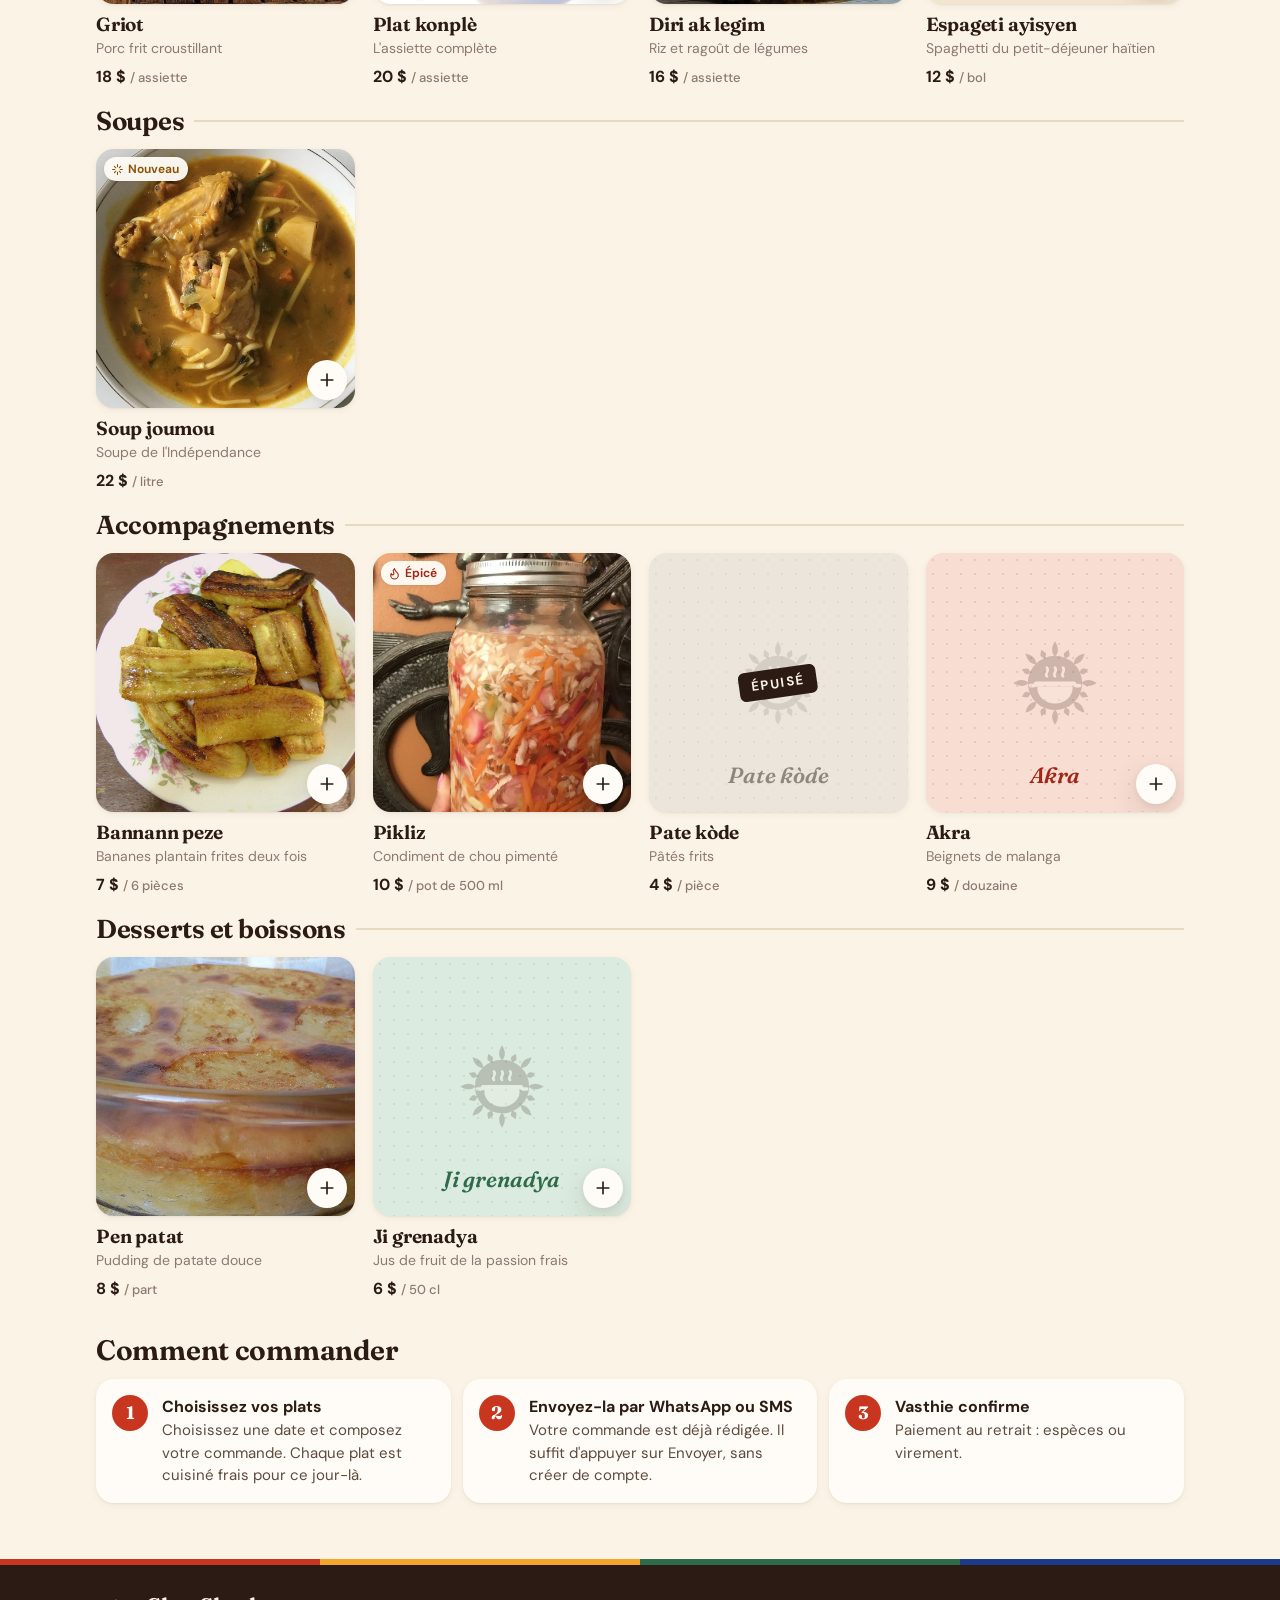
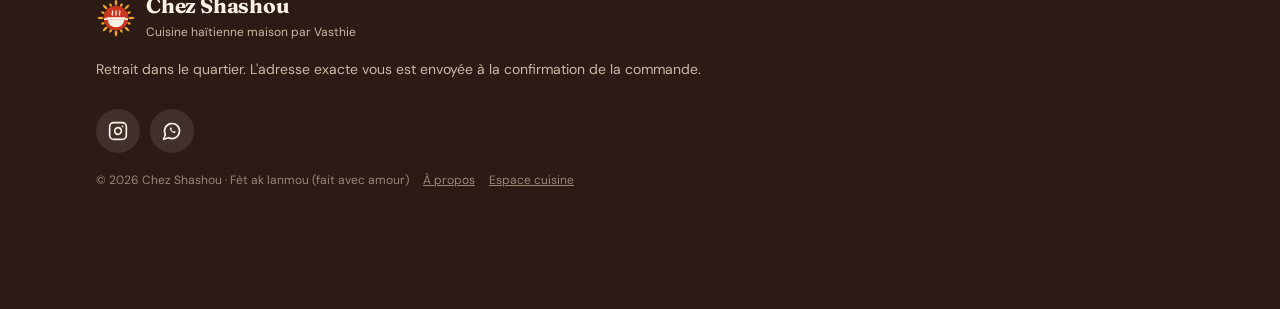
==== commit 2655a6c3: "Switch the site and kitchen editor to French - All customer and editor text, order messages and toas" ====
--- a/index.html
+++ b/index.html
@@ -1,13 +1,13 @@
 <!doctype html>
-<html lang="en">
+<html lang="fr">
 <head>
   <meta charset="utf-8">
   <meta name="viewport" content="width=device-width, initial-scale=1, viewport-fit=cover">
-  <title>Chez Shashou · Haitian home cooking by Vasthie</title>
-  <meta name="description" content="Haitian home cooking by Vasthie (Shashou). Griot, diri djon djon, pikliz and more. Order ahead for weekend pickup.">
+  <title>Chez Shashou · Cuisine haïtienne maison par Vasthie</title>
+  <meta name="description" content="Cuisine haïtienne maison par Vasthie (Shashou). Griot, diri djon djon, pikliz et plus encore. Commandez à l'avance pour le week-end.">
   <meta name="theme-color" content="#FBF3E6">
   <meta property="og:title" content="Chez Shashou">
-  <meta property="og:description" content="Haitian home cooking by Vasthie. Order ahead for weekend pickup.">
+  <meta property="og:description" content="Cuisine haïtienne maison par Vasthie. Commandez à l'avance pour le week-end.">
   <meta property="og:image" content="images/dishes/griot.jpg">
   <link rel="icon" href="assets/img/icon.svg" type="image/svg+xml">
   <link rel="apple-touch-icon" href="assets/img/icon-180.png">
@@ -23,7 +23,7 @@
 </head>
 <body>
   <div id="app" aria-live="polite"></div>
-  <noscript><p style="padding:24px">Please turn on JavaScript to see the menu.</p></noscript>
+  <noscript><p style="padding:24px">Activez JavaScript pour voir le menu.</p></noscript>
   <script type="module" src="assets/js/app.js"></script>
 </body>
 </html>
--- a/assets/css/brand.css
+++ b/assets/css/brand.css
@@ -190,7 +190,7 @@
   position: fixed; left: 50%; bottom: calc(96px + env(safe-area-inset-bottom)); transform: translate(-50%, 20px); z-index: 80;
   background: var(--kafe); color: var(--lakou); padding: 12px 18px; border-radius: var(--r-pill);
   font-weight: 600; font-size: 14px; display: flex; gap: 8px; align-items: center; box-shadow: var(--shadow-2);
-  opacity: 0; transition: opacity .2s, transform .25s var(--ease); pointer-events: none; max-width: calc(100vw - 32px); white-space: nowrap;
+  opacity: 0; transition: opacity .2s, transform .25s var(--ease); pointer-events: none; width: max-content; max-width: calc(100vw - 32px); text-align: center;
 }
 .toast.in { opacity: 1; transform: translate(-50%, 0); }
 .toast .i { color: var(--mango); }
--- a/assets/css/app.css
+++ b/assets/css/app.css
@@ -110,7 +110,7 @@
 @media (min-width: 700px) { .grid { grid-template-columns: repeat(3, minmax(0, 1fr)); gap: 22px 18px; } }
 @media (min-width: 1040px) { .grid { grid-template-columns: repeat(4, minmax(0, 1fr)); } }
 
-.dish { position: relative; display: grid; gap: 10px; align-content: start; cursor: pointer; }
+.dish { position: relative; display: grid; grid-template-columns: minmax(0, 1fr); gap: 10px; align-content: start; cursor: pointer; }
 .dish-photo { position: relative; aspect-ratio: 1; border-radius: var(--r-md); overflow: hidden; background: var(--sab); box-shadow: var(--shadow-1); }
 .dish-photo > img { width: 100%; height: 100%; object-fit: cover; transition: transform .5s var(--ease); }
 .dish:hover .dish-photo > img { transform: scale(1.04); }
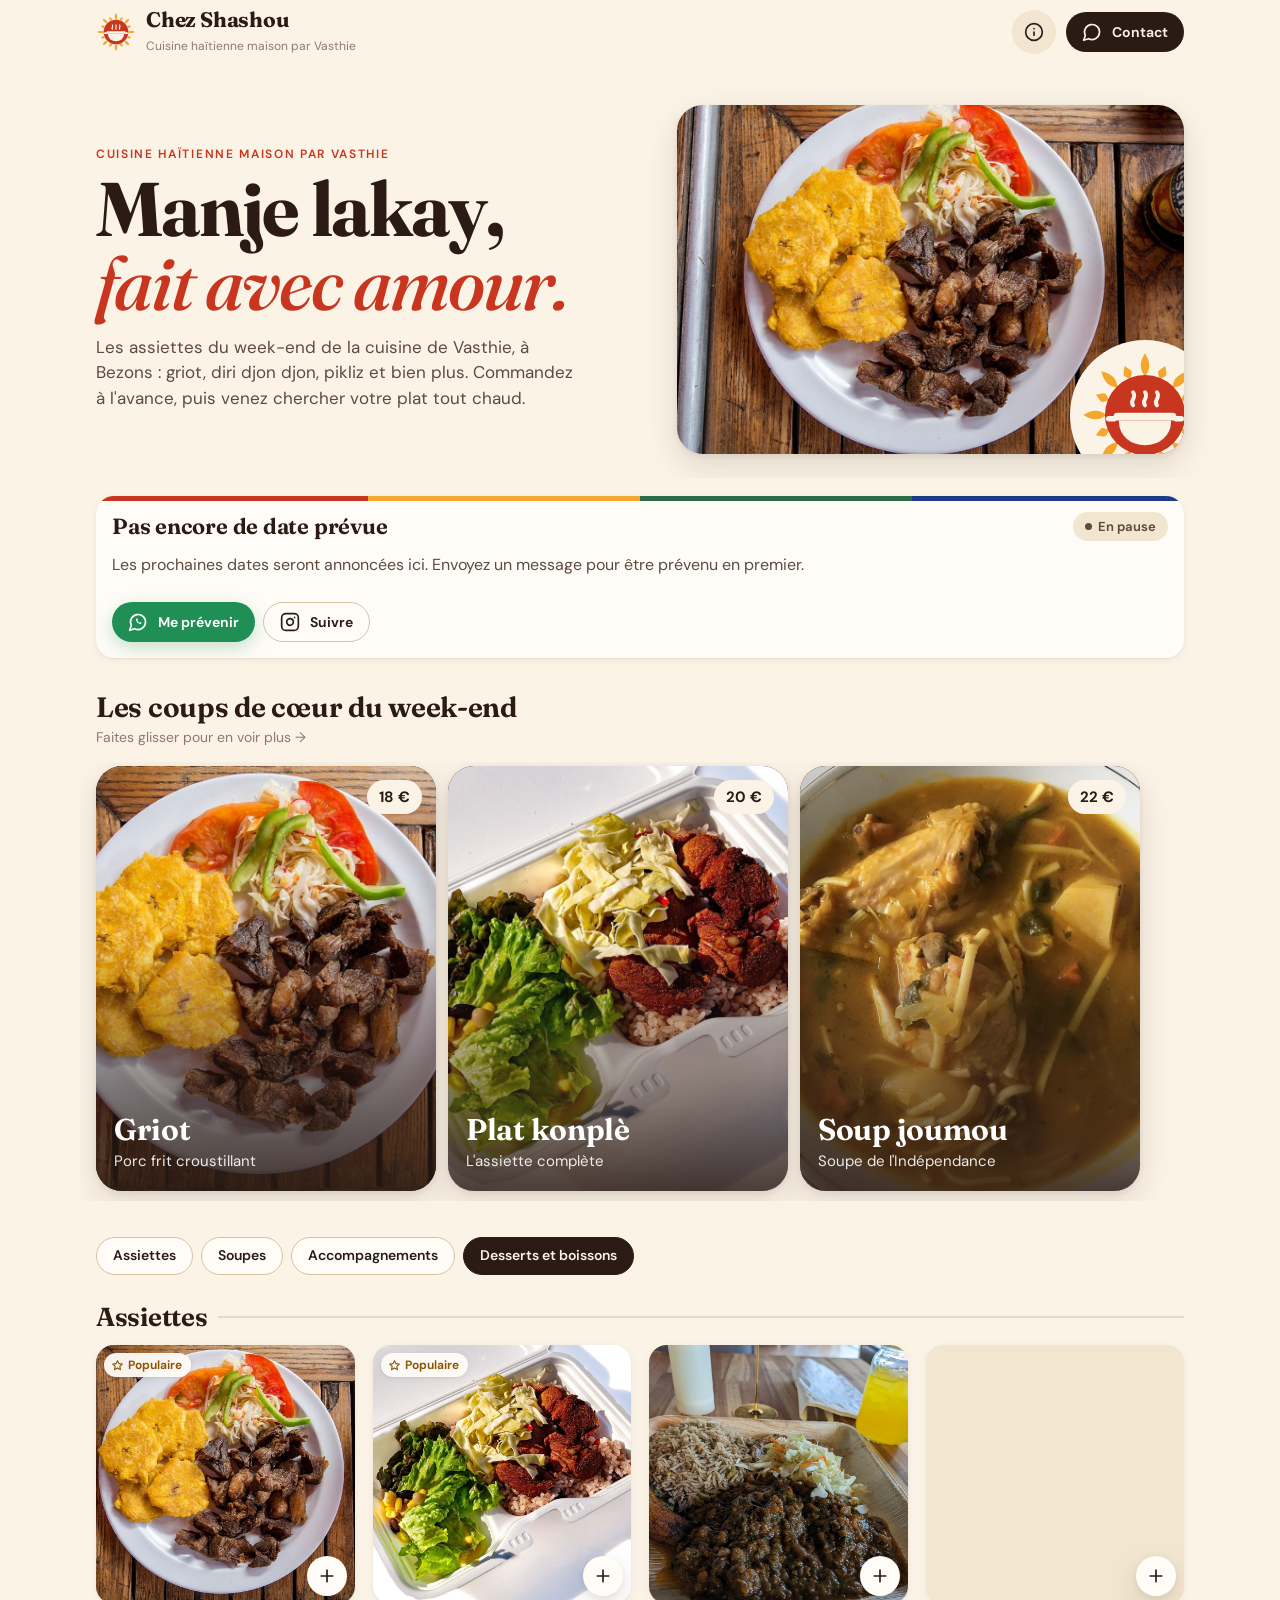
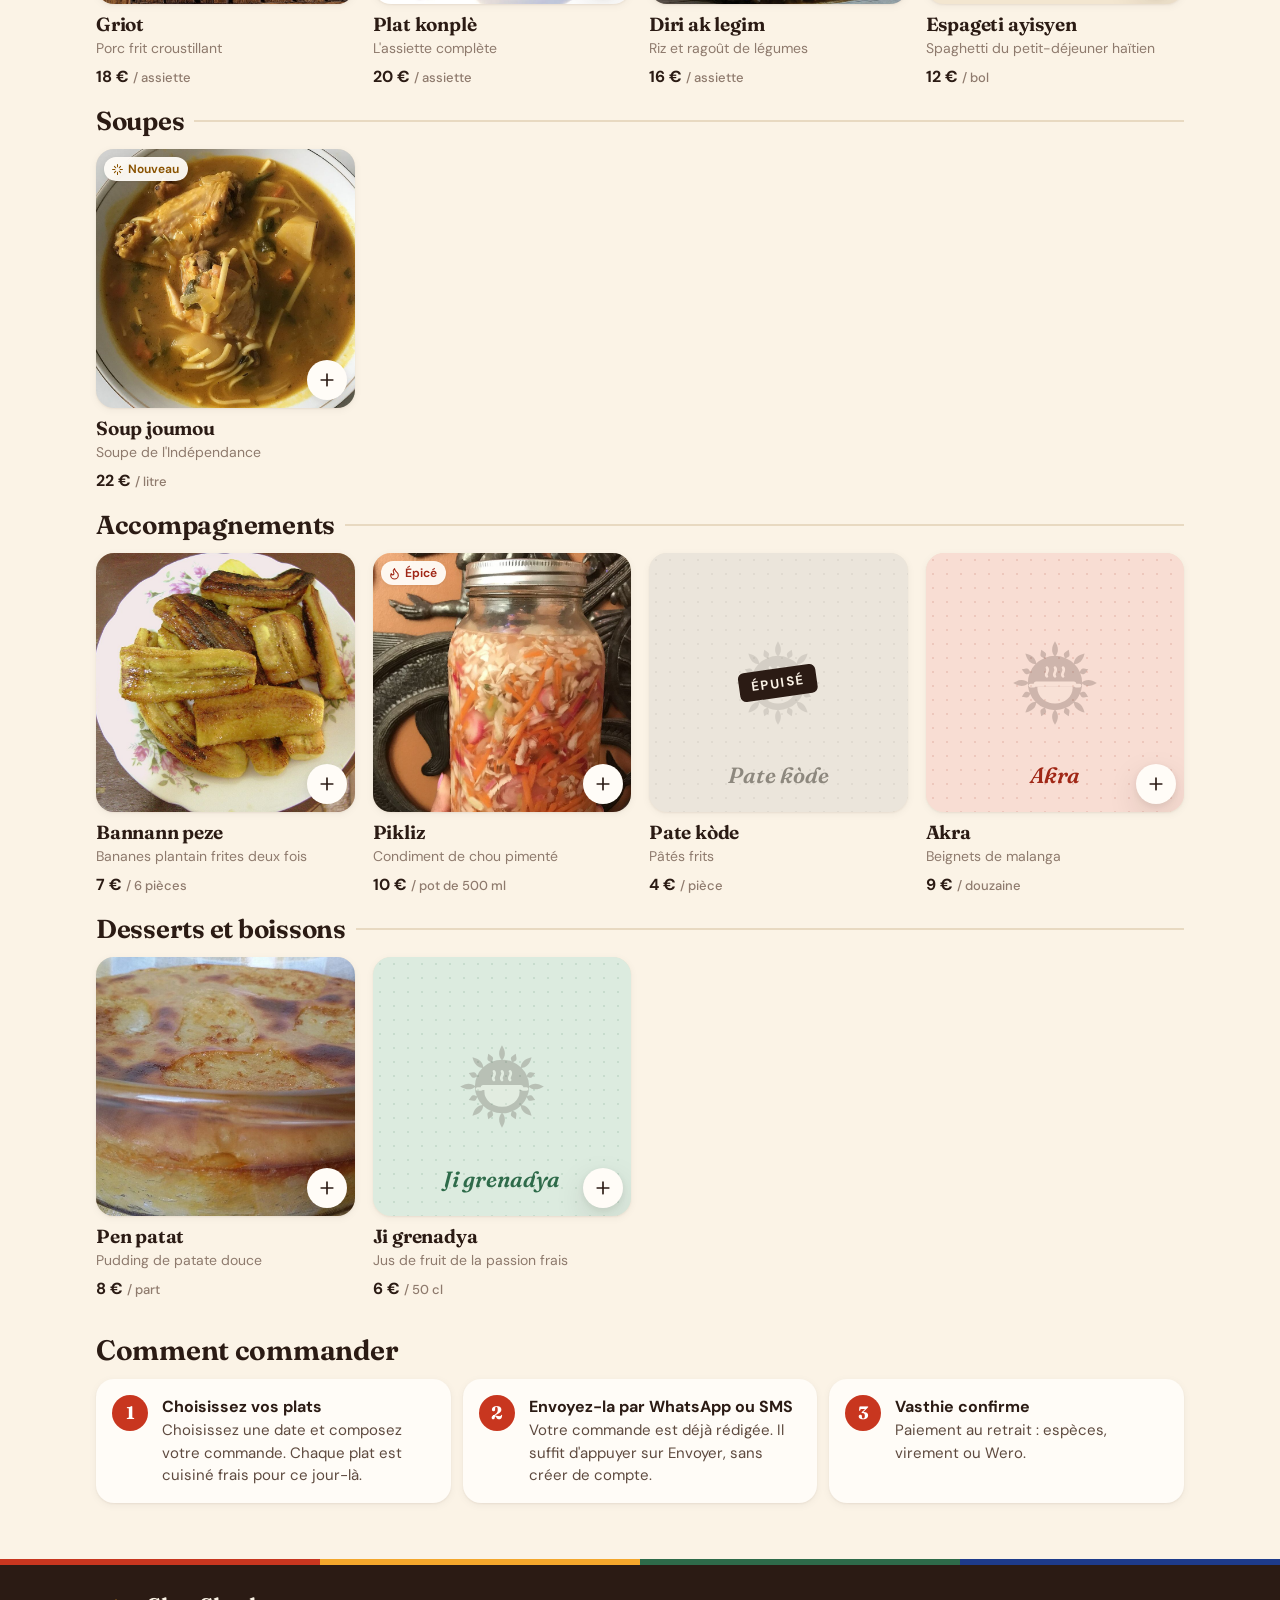
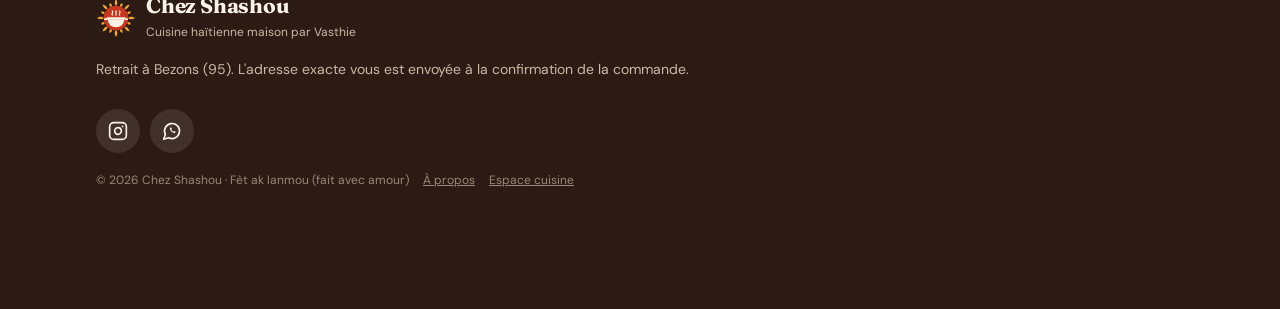
==== commit 9a0cd6ab: "Add password sign-in for the kitchen, set Vasthie's number and Bezons - The editor can store the Git" ====
--- a/index.html
+++ b/index.html
@@ -4,7 +4,7 @@
   <meta charset="utf-8">
   <meta name="viewport" content="width=device-width, initial-scale=1, viewport-fit=cover">
   <title>Chez Shashou · Cuisine haïtienne maison par Vasthie</title>
-  <meta name="description" content="Cuisine haïtienne maison par Vasthie (Shashou). Griot, diri djon djon, pikliz et plus encore. Commandez à l'avance pour le week-end.">
+  <meta name="description" content="Cuisine haïtienne maison par Vasthie (Shashou). Griot, diri djon djon, pikliz et plus encore. Commandez à l'avance pour le week-end, retrait à Bezons.">
   <meta name="theme-color" content="#FBF3E6">
   <meta property="og:title" content="Chez Shashou">
   <meta property="og:description" content="Cuisine haïtienne maison par Vasthie. Commandez à l'avance pour le week-end.">
